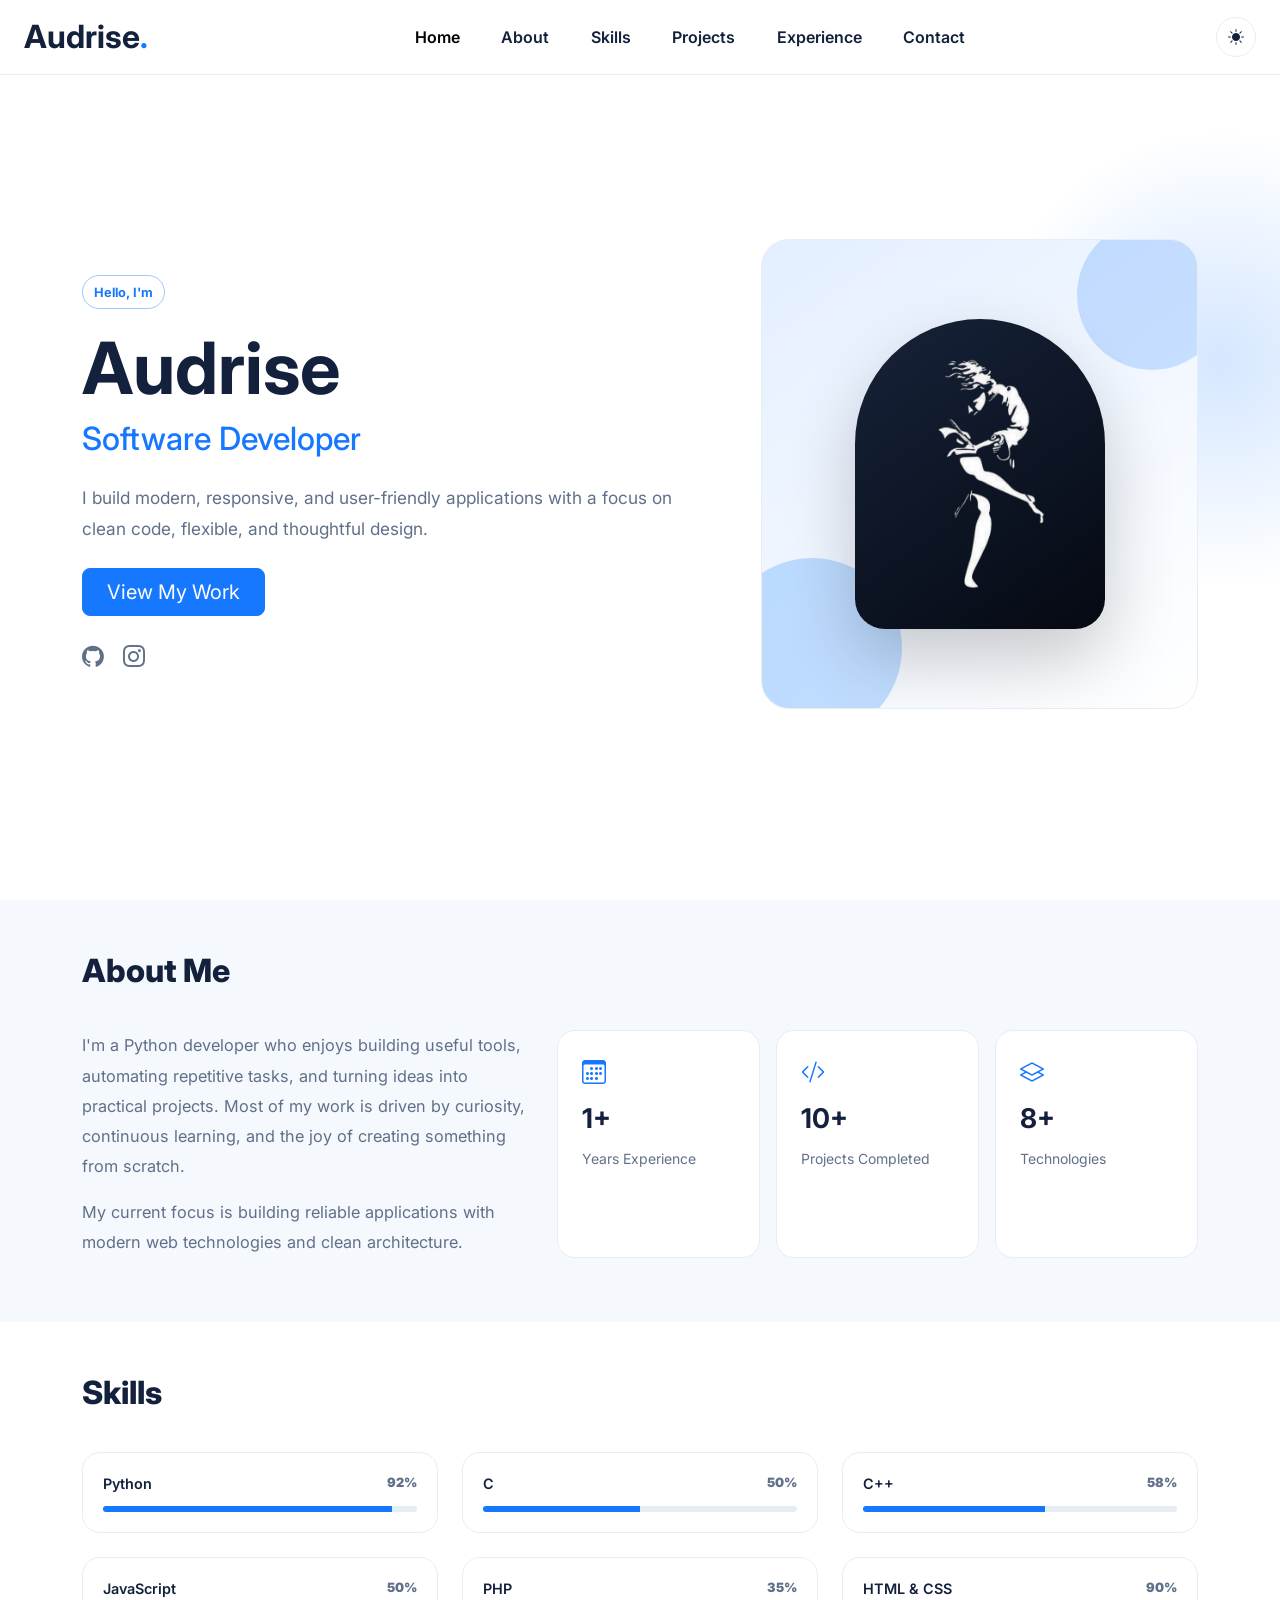
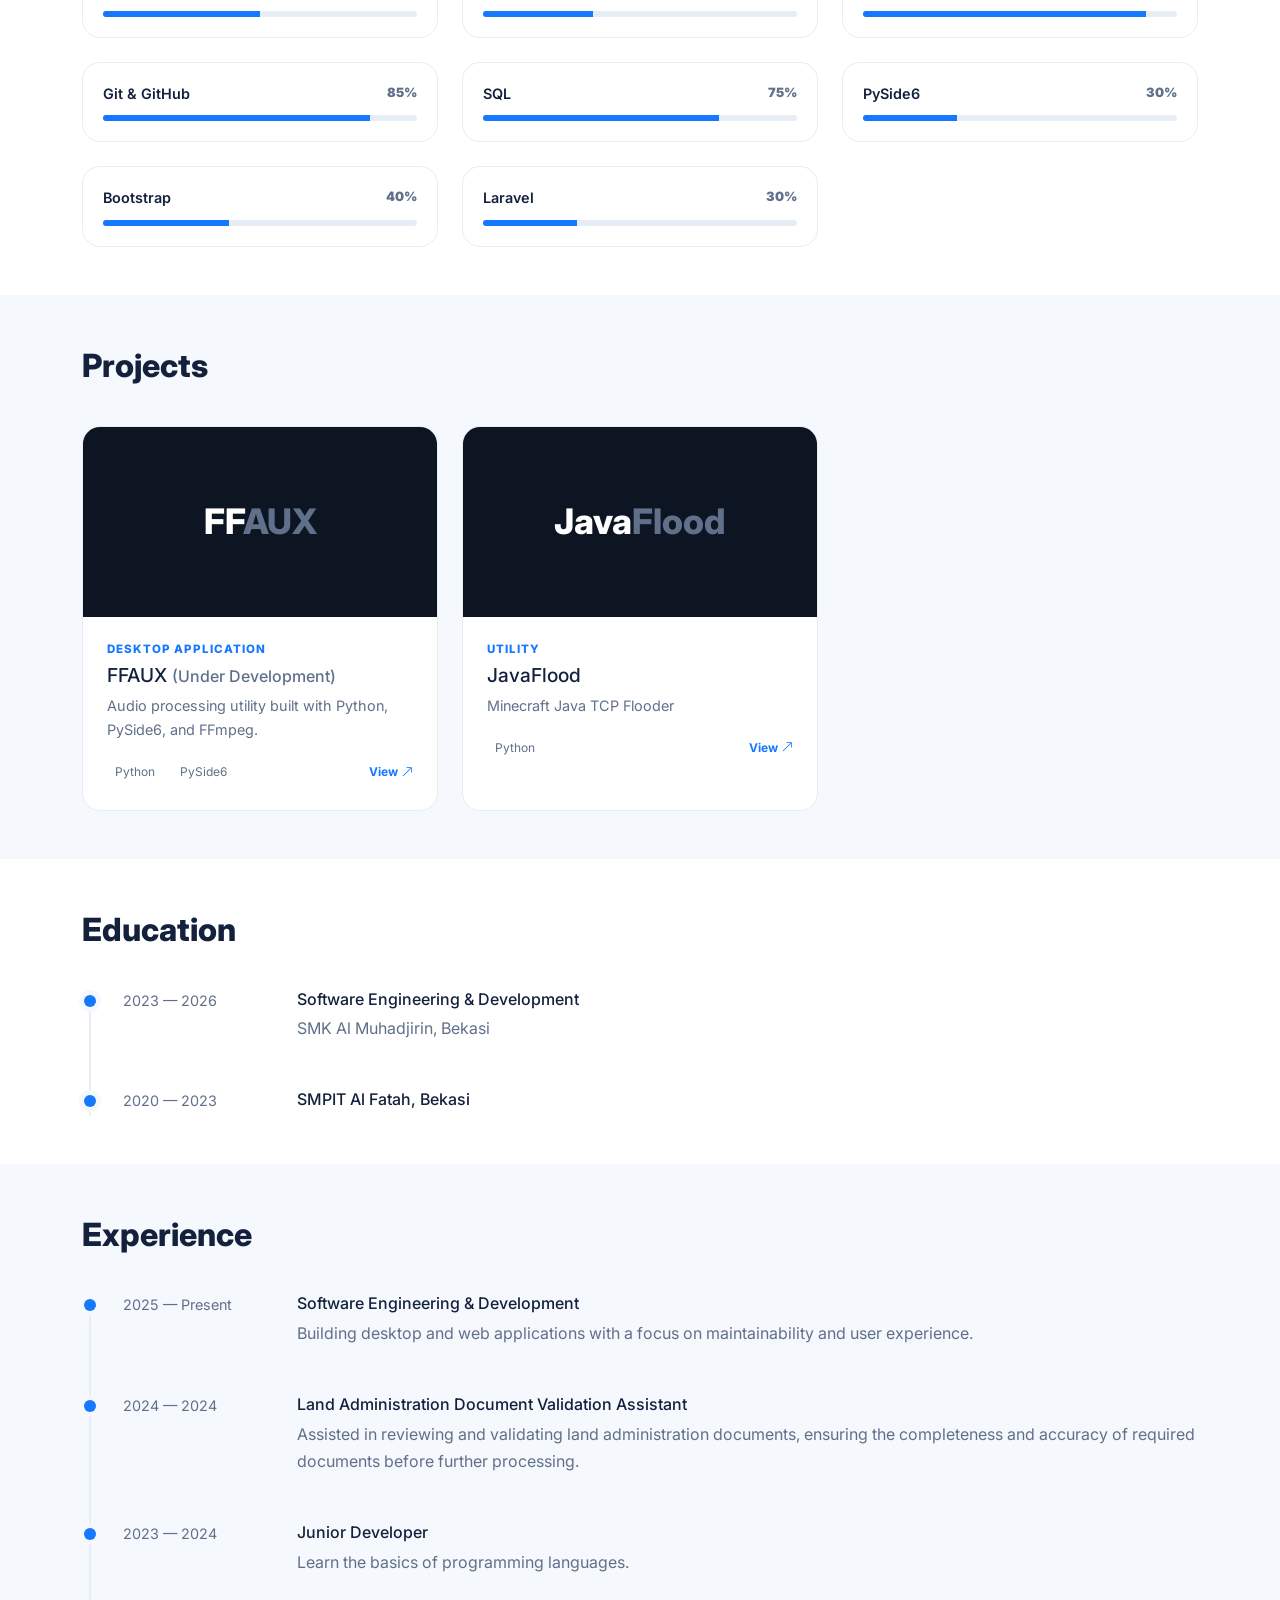
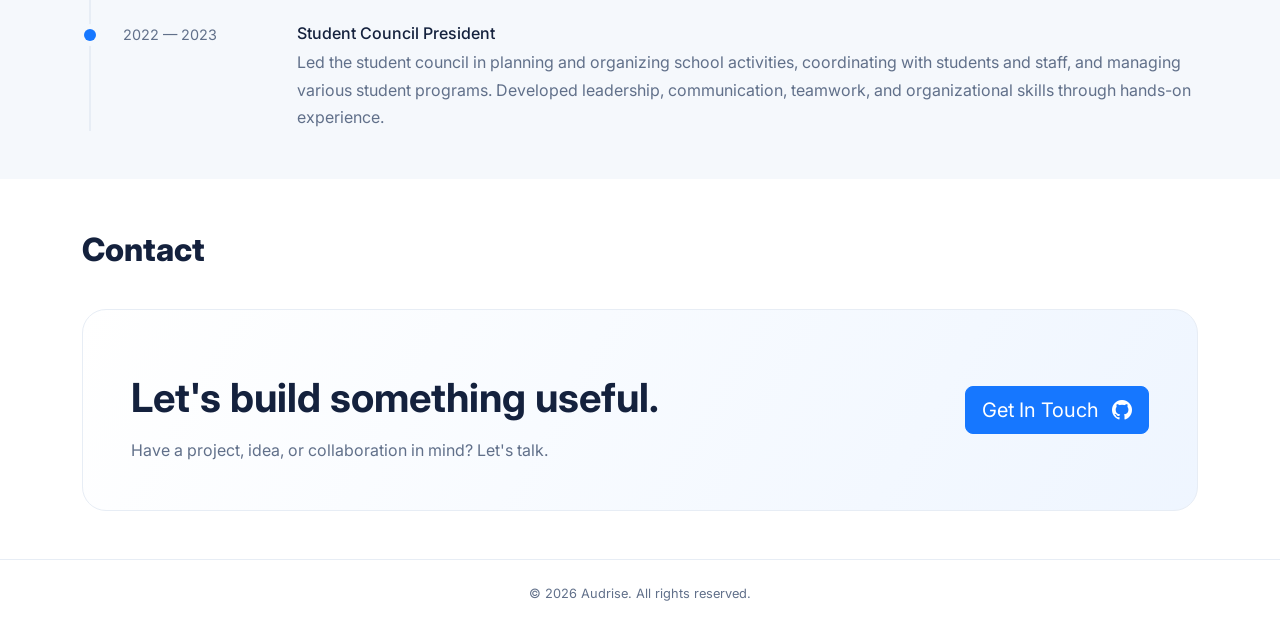
==== index.html @ 8886a0f5 "Initial Commit" ====
<!doctype html>
<html lang="en" data-bs-theme="light">
<head>
  <meta charset="utf-8">
  <meta name="viewport" content="width=device-width, initial-scale=1">
  <meta name="description" content="Modern personal portfolio">
  <title>Audrise Portofolio</title>
  
  <link rel="icon" type="image/png" href="assets/images/audra.png">
  <link rel="preconnect" href="https://fonts.googleapis.com">
  <link rel="preconnect" href="https://fonts.gstatic.com" crossorigin>
  <link href="https://fonts.googleapis.com/css2?family=Inter:wght@400;500;600;700;800&display=swap" rel="stylesheet">
  <link href="https://cdn.jsdelivr.net/npm/bootstrap@5.3.3/dist/css/bootstrap.min.css" rel="stylesheet">
  <link href="https://cdn.jsdelivr.net/npm/bootstrap-icons@1.11.3/font/bootstrap-icons.min.css" rel="stylesheet">
  <link rel="stylesheet" href="assets/css/style.css">
</head>

<body>
  <nav class="navbar navbar-expand-lg fixed-top glass-nav">
    <div class="container-fluid px-3 px-lg-4">
      <a class="navbar-brand fw-bold fs-2" href="#home">Audrise<span>.</span></a>

      <button class="navbar-toggler border-0 shadow-none" type="button" data-bs-toggle="collapse" data-bs-target="#nav">
        <i class="bi bi-list fs-2"></i>
      </button>

      <div class="collapse navbar-collapse" id="nav">
        <ul class="navbar-nav mx-auto gap-lg-3">
          <li><a class="nav-link active" href="#home">Home</a></li>
          <li><a class="nav-link" href="#about">About</a></li>
          <li><a class="nav-link" href="#skills">Skills</a></li>
          <li><a class="nav-link" href="#projects">Projects</a></li>
          <li><a class="nav-link" href="#experience">Experience</a></li>
          <li><a class="nav-link" href="#contact">Contact</a></li>
        </ul>

        <button id="themeToggle" class="theme-btn" aria-label="Toggle theme">
          <i class="bi bi-sun-fill"></i>
        </button>
      </div>
    </div>
  </nav>

  <main>
    <section id="home" class="hero-section">
      <div class="container">
        <div class="row align-items-center g-5">
          <div class="col-lg-7">
            <span class="eyebrow">Hello, I'm</span>
            <h1 class="display-2 fw-bold mt-3 mb-2">Audrise</h1>
            <h2 class="hero-role">Software Developer</h2>
            <p class="hero-copy mt-4">
              I build modern, responsive, and user-friendly applications
              with a focus on clean code, flexible, and thoughtful design.
            </p>

            <div class="d-flex flex-wrap gap-3 mt-4">
              <a href="#projects" class="btn btn-primary btn-lg px-4">
                View My Work
              </a>
              <!-- <a href="#" class="btn btn-outline-secondary btn-lg px-4">
                <i class="bi bi-download me-2"></i>Download CV -->
              </a>
            </div>

            <div class="socials mt-4">
              <a href="https://github.com/Audrise" target="_blank" aria-label="GitHub"><i class="bi bi-github"></i></a>
              <a href="https://Instagram.com/audris.jar" target="_blank" aria-label="Instagram"><i class="bi bi-instagram"></i></a>
            </div>
          </div>

          <div class="col-lg-5">
            <div class="hero-card">
              <div class="hero-orb orb-one"></div>
              <div class="hero-orb orb-two"></div>
              <div class="avatar-placeholder">
                <img src="assets/images/audra.png" alt="me">
              </div>
            </div>
          </div>
        </div>
      </div>
    </section>

    <section id="about" class="section-muted">
      <div class="container">
        <div class="section-heading">
          <h2>About Me</h2>
        </div>

        <div class="row g-4 align-items-stretch">
          <div class="col-lg-5">
            <div class="about-copy">
              <p>
                I'm a Python developer who enjoys building useful tools, automating repetitive tasks, and turning ideas into practical projects.
                Most of my work is driven by curiosity, continuous learning, and the joy of creating something from scratch.
              </p>
              <p>
                My current focus is building reliable applications with
                modern web technologies and clean architecture.
              </p>
            </div>
          </div>

          <div class="col-lg-7">
            <div class="row g-3 h-100">
              <div class="col-md-4">
                <div class="stat-card">
                  <i class="bi bi-calendar3"></i>
                  <strong>1+</strong>
                  <small>Years Experience</small>
                </div>
              </div>
              <div class="col-md-4">
                <div class="stat-card">
                  <i class="bi bi-code-slash"></i>
                  <strong>10+</strong>
                  <small>Projects Completed</small>
                </div>
              </div>
              <div class="col-md-4">
                <div class="stat-card">
                  <i class="bi bi-layers"></i>
                  <strong>8+</strong>
                  <small>Technologies</small>
                </div>
              </div>
            </div>
          </div>
        </div>
      </div>
    </section>

    <section id="skills" class="section">
      <div class="container">
        <div class="section-heading">
          <h2>Skills</h2>
        </div>

        <div class="row g-4">
          <div class="col-md-6 col-lg-4">
            <div class="skill-card">
              <div class="skill-title"><span>Python</span><b>92%</b></div>
              <div class="progress"><div class="progress-bar" style="width:92%"></div></div>
            </div>
          </div>
          <div class="col-md-6 col-lg-4">
            <div class="skill-card">
              <div class="skill-title"><span>C</span><b>50%</b></div>
              <div class="progress"><div class="progress-bar" style="width:50%"></div></div>
            </div>
          </div>
          <div class="col-md-6 col-lg-4">
            <div class="skill-card">
              <div class="skill-title"><span>C++</span><b>58%</b></div>
              <div class="progress"><div class="progress-bar" style="width:58%"></div></div>
            </div>
          </div>
          <div class="col-md-6 col-lg-4">
            <div class="skill-card">
              <div class="skill-title"><span>JavaScript</span><b>50%</b></div>
              <div class="progress"><div class="progress-bar" style="width:50%"></div></div>
            </div>
          </div>
          <div class="col-md-6 col-lg-4">
            <div class="skill-card">
              <div class="skill-title"><span>PHP</span><b>35%</b></div>
              <div class="progress"><div class="progress-bar" style="width:35%"></div></div>
            </div>
          </div>
          <div class="col-md-6 col-lg-4">
            <div class="skill-card">
              <div class="skill-title"><span>HTML & CSS</span><b>90%</b></div>
              <div class="progress"><div class="progress-bar" style="width:90%"></div></div>
            </div>
          </div>
          <div class="col-md-6 col-lg-4">
            <div class="skill-card">
              <div class="skill-title"><span>Git & GitHub</span><b>85%</b></div>
              <div class="progress"><div class="progress-bar" style="width:85%"></div></div>
            </div>
          </div>
          <div class="col-md-6 col-lg-4">
            <div class="skill-card">
              <div class="skill-title"><span>SQL</span><b>75%</b></div>
              <div class="progress"><div class="progress-bar" style="width:75%"></div></div>
            </div>
          </div>
          <div class="col-md-6 col-lg-4">
            <div class="skill-card">
              <div class="skill-title"><span>PySide6</span><b>30%</b></div>
              <div class="progress"><div class="progress-bar" style="width:30%"></div></div>
            </div>
          </div>
          <div class="col-md-6 col-lg-4">
            <div class="skill-card">
              <div class="skill-title"><span>Bootstrap</span><b>40%</b></div>
              <div class="progress"><div class="progress-bar" style="width:40%"></div></div>
            </div>
          </div>
          <div class="col-md-6 col-lg-4">
            <div class="skill-card">
              <div class="skill-title"><span>Laravel</span><b>30%</b></div>
              <div class="progress"><div class="progress-bar" style="width:30%"></div></div>
            </div>
          </div>
        </div>
      </div>
    </section>

    <section id="projects" class="section-muted">
      <div class="container">
        <div class="section-heading d-flex justify-content-between align-items-end">
          <div>
            <h2>Projects</h2>
          </div>
          <!-- <a href="#" class="btn btn-sm btn-outline-primary d-none d-md-inline-block">View All</a> -->
        </div>

        <div class="row g-4">
          <div class="col-md-6 col-lg-4">
            <article class="project-card">
              <div class="project-preview preview-dark">
                <div class="project-preview-content">
                  <span>FF<span>AUX</span></span>
                </div>
              </div>
              <div class="p-4">
                <div class="project-type">Desktop Application</div>
                <h3>FFAUX <span class="project-status">(Under Development)</span></h3>
                <p>Audio processing utility built with Python, PySide6, and FFmpeg.</p>
                <div class="project-footer">
                  <span>Python</span><span>PySide6</span>
                  <a href="404.html">View <i class="bi bi-arrow-up-right"></i></a>
                </div>
              </div>
            </article>
          </div>

          <div class="col-md-6 col-lg-4">
            <article class="project-card">
              <div class="project-preview preview-dark">
                <div class="project-preview-content">
                  <span>Java<span>Flood</span></span>
                </div>
              </div>
              <div class="p-4">
                <div class="project-type">Utility</div>
                <h3>JavaFlood</h3>
                <p>Minecraft Java TCP Flooder</p>
                <div class="project-footer">
                  <span>Python</span>
                  <a href="https://github.com/Audrise/javaflood" target="_blank" >View <i class="bi bi-arrow-up-right"></i></a>
                </div>
              </div>
            </article>
          </div>
        </div>
      </div>
    </section>

    <section id="education" class="section">
      <div class="container">
        <div class="section-heading">
          <h2>Education</h2>
        </div>

        <div class="timeline">
          <div class="timeline-item">
            <span class="timeline-dot"></span>
            <div class="timeline-date">2023 — 2026</div>
            <div>
              <h3>Software Engineering & Development</h3>
              <p>SMK Al Muhadjirin, Bekasi</p>
            </div>
          </div>

          <div class="timeline-item">
            <span class="timeline-dot"></span>
            <div class="timeline-date">2020 — 2023</div>
            <div>
              <h3>SMPIT Al Fatah, Bekasi</h3>
            </div>
          </div>
        </div>
      </div>
    </section>


    <section id="experience" class="section-muted">
      <div class="container">
        <div class="section-heading">
          <h2>Experience</h2>
        </div>

        <div class="timeline">
          <div class="timeline-item">
            <span class="timeline-dot"></span>
            <div class="timeline-date">2025 — Present</div>
            <div><h3>Software Engineering & Development</h3><p>Building desktop and web applications with a focus on maintainability and user experience.</p></div>
          </div>

          <div class="timeline-item">
            <span class="timeline-dot"></span>
            <div class="timeline-date">2024 — 2024</div>
            <div><h3>Land Administration Document Validation Assistant</h3><p>Assisted in reviewing and validating land administration documents, ensuring the completeness and accuracy of required documents before further processing.</p></div>
          </div>

          <div class="timeline-item">
            <span class="timeline-dot"></span>
            <div class="timeline-date">2023 — 2024</div>
            <div><h3>Junior Developer</h3><p>Learn the basics of programming languages.</p></div>
          </div>

          <div class="timeline-item">
            <span class="timeline-dot"></span>
            <div class="timeline-date">2022 — 2023</div>
            <div><h3>Student Council President</h3><p>Led the student council in planning and organizing school activities, coordinating with students and staff, and managing various student programs. Developed leadership, communication, teamwork, and organizational skills through hands-on experience.</p></div>
          </div>

        </div>
      </div>
    </section>

    <section id="contact" class="section">
      <div class="container">
        <div class="section-heading">
          <h2>Contact</h2>
        </div>

          <div class="contact-card">
            <div>
              <h2 class="display-6 fw-bold mt-3">Let's build something useful.</h2>
              <p class="mb-0">Have a project, idea, or collaboration in mind? Let's talk.</p>
            </div>
            <a class="btn btn-primary btn-lg" href="https://github.com/Audrise" target="_blank">
              Get In Touch <i class="bi bi-github ms-2"></i>
            </a>
        </div>
      </div>
    </section>
  </main>

  <footer class="py-4">
    <div class="container d-flex flex-column flex-md-row justify-content-center gap-2">
      <span>© 2026 Audrise. All rights reserved.</span>
    </div>
  </footer>

  <button id="topBtn" class="top-btn" aria-label="Back to top"><i class="bi bi-arrow-up"></i></button>

  <script src="https://cdn.jsdelivr.net/npm/bootstrap@5.3.3/dist/js/bootstrap.bundle.min.js"></script>
  <script src="assets/js/script.js"></script>
</body>
</html>
---- assets/css/style.css ----
/* =========================================================
   Theme
   =========================================================
*/

:root {
  --accent: #1677ff;
  --accent-hover: #0967e8;
  --text: #14213d;
  --muted: #61708a;
  --background: #ffffff;
  --surface: #ffffff;
  --surface-soft: #f5f8fc;
  --border: #e7edf5;
}

[data-bs-theme="dark"] {
  --text: #eef4ff;
  --muted: #9aa9c0;
  --background: #0a101c;
  --surface: #101827;
  --surface-soft: #0d1523;
  --border: #202d40;
}


/* =========================================================
   Base
   =========================================================
*/

* {
  box-sizing: border-box;
}

html {
  scroll-behavior: smooth;
}

body {
  margin: 0;
  font-family: Inter, system-ui, sans-serif;
  color: var(--text);
  background: var(--background);
  transition: background-color 0.25s, color 0.25s;
}

a {
  text-decoration: none;
}


/* =========================================================
   Navbar
   =========================================================
*/

.glass-nav {
  background: color-mix(
    in srgb,
    var(--background) 84%,
    transparent
  );
  backdrop-filter: blur(16px);
  border-bottom: 1px solid var(--border);
}

.navbar-brand {
  color: var(--text) !important;
  right: 1rem;
}

.navbar-brand span,
.hero-role {
  color: var(--accent);
}

.nav-link {
  color: var(--text);
  font-weight: 600;
  padding: 0.7rem 0.8rem !important;
}

.nav-link:hover,
.nav-link.active {
  color: var(--accent);
}

.theme-btn {
  width: 40px;
  height: 40px;
  /* right: 10rem; */
  border: 1px solid var(--border);
  border-radius: 50%;
  background: var(--surface);
  color: var(--text);
}


/* =========================================================
   Hero
   =========================================================
*/

.hero-section {
  position: relative;
  display: flex;
  align-items: center;
  min-height: 100vh;
  padding: 8rem 0 5rem;
  overflow: hidden;
}

.hero-section::before {
  position: absolute;
  top: 120px;
  right: -180px;
  width: 480px;
  height: 480px;
  background: radial-gradient(
    circle,
    color-mix(in srgb, var(--accent) 18%, transparent),
    transparent 68%
  );
  content: "";
}

.eyebrow {
  display: inline-block;
  padding: 0.4rem 0.7rem;
  border: 1px solid color-mix(in srgb, var(--accent) 40%, transparent);
  border-radius: 999px;
  color: var(--accent);
  font-size: 0.8rem;
  font-weight: 700;
}

.hero-copy {
  max-width: 620px;
  margin-top: 1rem;
  color: var(--muted);
  font-size: 1.08rem;
  line-height: 1.8;
}


/* =========================================================
   Buttons
   =========================================================
*/

.btn-primary {
  background: var(--accent);
  border-color: var(--accent);
}

.btn-primary:hover {
  background: var(--accent-hover);
  border-color: var(--accent-hover);
}


/* =========================================================
   Socials
   =========================================================
*/

.socials {
  display: flex;
  gap: 1.2rem;
  margin-top: 1.5rem;
}

.socials a {
  color: var(--muted);
  font-size: 1.35rem;
}

.socials a:hover {
  color: var(--accent);
}


/* =========================================================
   Hero Card
   =========================================================
*/

.hero-card {
  position: relative;
  display: grid;
  height: 470px;
  place-items: center;
  overflow: hidden;
  border: 1px solid var(--border);
  border-radius: 28px;
  background: linear-gradient(
    145deg,
    color-mix(in srgb, var(--accent) 12%, var(--surface)),
    var(--surface)
  );
}

.avatar-placeholder {
  position: relative;
  z-index: 2;
  display: grid;
  width: 250px;
  height: 310px;
  place-items: center;
  border-radius: 125px 125px 30px 30px;
  background: linear-gradient(145deg, #17233a, #050912);
  color: #8bbcff;
  font-size: 8rem;
  box-shadow: 0 30px 70px #0003;
}

.avatar-placeholder img {
  width: 100%;
  height: 100%;
  object-fit: cover;
  display: block;
}

.hero-orb {
  position: absolute;
  border-radius: 50%;
}

.orb-one {
  bottom: -30px;
  left: -40px;
  width: 180px;
  height: 180px;
  background: #6db0ff66;
}

.orb-two {
  top: -20px;
  right: -30px;
  width: 150px;
  height: 150px;
  background: #1677ff33;
}


/* =========================================================
   Sections
   =========================================================
*/

.section {
  padding: 6rem 0;
}

.section-muted {
  background: var(--surface-soft);
}

.section-heading {
  margin-bottom: 2.5rem;
}

.section-heading > span {
  color: var(--accent);
  font-size: 0.8rem;
  font-weight: 800;
}

.section-heading h2 {
  margin: 0.25rem 0 0;
  font-size: 2rem;
  font-weight: 800;
}


/* =========================================================
   About
   =========================================================
*/

.about-copy {
  color: var(--muted);
  font-size: 1.02rem;
  line-height: 1.85;
}

.stat-card {
  display: flex;
  flex-direction: column;
  height: 100%;
  gap: 0.5rem;
  padding: 1.5rem;
  border: 1px solid var(--border);
  border-radius: 18px;
  background: var(--surface);
}

.stat-card i {
  color: var(--accent);
  font-size: 1.5rem;
}

.stat-card strong {
  font-size: 1.7rem;
}

.stat-card small {
  color: var(--muted);
}

#about {
  padding-top: 3rem;
  padding-bottom: 3rem;
}

/* =========================================================
   Skills
   =========================================================
*/

.skill-card {
  padding: 1.25rem;
  border: 1px solid var(--border);
  border-radius: 18px;
  background: var(--surface);
}

.skill-title {
  display: flex;
  justify-content: space-between;
  margin-bottom: 0.7rem;
  font-size: 0.9rem;
  font-weight: 600;
}

.skill-title b {
  color: var(--muted);
  font-size: 0.8rem;
}

.progress {
  height: 6px;
  background: var(--border);
}

.progress-bar {
  background: var(--accent);
}

#skills {
  padding-top: 3rem;
  padding-bottom: 3rem;
}

/* =========================================================
   Projects
   =========================================================
*/

.project-card {
  height: 100%;
  overflow: hidden;
  border: 1px solid var(--border);
  border-radius: 18px;
  background: var(--surface);
  transition: transform 0.25s, box-shadow 0.25s;
}

.project-card:hover {
  transform: translateY(-5px);
  box-shadow: 0 18px 45px #0d1b3a12;
}

.project-preview {
  display: grid;
  height: 190px;
  place-items: center;
  font-size: 3rem;
}

.project-preview-content {
  display: flex;
  align-items: center;
  justify-content: center;
  gap: 0.75rem;
}

.project-preview-content img {
  width: 40px;
  height: 40px;
  object-fit: contain;
}

.preview-dark {
  background: #0d1523;
  color: #fff;
  font-size: 2.2rem;
  font-weight: 800;
}

.preview-dark span span {
  color: var(--muted);
}

.preview-light {
  background: #edf4ff;
  color: var(--accent);
}

.preview-blue {
  background: linear-gradient(135deg, #1677ff, #74b4ff);
  color: #fff;
}

.project-type {
  color: var(--accent);
  font-size: 0.72rem;
  font-weight: 800;
  letter-spacing: 0.08em;
  text-transform: uppercase;
}

.project-status {
  color: var(--muted);
  font-size: 1rem;
  font-weight: 500;
}

.project-card h3 {
  margin: 0.4rem 0;
  font-size: 1.2rem;
}

.project-card p {
  color: var(--muted);
  font-size: 0.9rem;
  line-height: 1.7;
}

.project-footer {
  display: flex;
  flex-wrap: wrap;
  align-items: center;
  gap: 0.55rem;
  color: var(--muted);
  font-size: 0.75rem;
  transition: all 0.2s;
}

.project-footer span {
  padding: 0.3rem 0.5rem;
  border-radius: 6px;
  background: var(--surface);
}

.project-footer a:active {
  transition: all 0.2s;
  color: var(--muted);
  text-decoration: underline;
}

.project-footer a {
  margin-left: auto;
  color: var(--accent);
  font-weight: 700;
}

#projects {
  padding-top: 3rem;
  padding-bottom: 3rem;
}

/* =========================================================
   Experience
   =========================================================
*/

#education.h4 {
  margin: 0 0 0.4rem;
  font-size: 0.5rem;
}

#education {
  padding-top: 3rem;
  padding-bottom: 3rem;
}


/* =========================================================
   Experience
   =========================================================
*/

.timeline {
  margin-left: 7px;
  border-left: 2px solid var(--border);
}

.timeline-item {
  position: relative;
  display: grid;
  grid-template-columns: 150px 1fr;
  gap: 1.5rem;
  padding: 0 0 3rem 2rem;
}

.timeline-item:last-child {
  padding-bottom: 0;
}

.timeline-dot {
  position: absolute;
  top: 5px;
  left: -7px;
  width: 12px;
  height: 12px;
  border-radius: 50%;
  background: var(--accent);
  box-shadow: 0 0 0 5px var(--surface-soft);
}

.timeline-date {
  color: var(--muted);
  font-size: 0.9rem;
}

.timeline-item h3 {
  margin: 0 0 0.4rem;
  font-size: 1rem;
}

.timeline-item h4 {
  margin: 0 0 0.4rem;
  font-size: 0.9rem;
}

.timeline-item p {
  margin: 0;
  color: var(--muted);
  line-height: 1.7;
}

#experience {
  padding-top: 3rem;
  padding-bottom: 3rem;
}

/* =========================================================
   Contact
   =========================================================
*/

.contact-card {
  display: flex;
  align-items: center;
  justify-content: space-between;
  gap: 2rem;
  padding: 3rem;
  border: 1px solid var(--border);
  border-radius: 24px;
  background: linear-gradient(
    120deg,
    var(--surface),
    color-mix(in srgb, var(--accent) 7%, var(--surface))
  );
}

.contact-card p {
  margin-top: 1rem;
  color: var(--muted);
}

#contact {
  padding-top: 3rem;
  padding-bottom: 3rem;
}

/* =========================================================
   Footer
   =========================================================
*/

footer {
  border-top: 1px solid var(--border);
  color: var(--muted);
  font-size: 0.8rem;
}


/* =========================================================
   Back to Top
   =========================================================
*/

.top-btn {
  position: fixed;
  right: 24px;
  bottom: 24px;
  z-index: 20;
  display: flex;
  align-items: center;
  justify-content: center;
  width: 44px;
  height: 44px;
  border: transparent;
  border-radius: 12px;
  background: var(--accent);
  color: #fff;
}

.top-btn:active {
  color: var(--accent-hover);
  background-color: transparent;
  border: solid 2px var(--accent-hover);
}


/* =========================================================
   404
   =========================================================
*/

.error-page {
  min-height: 100vh;
  display: flex;
  align-items: center;
  justify-content: center;
  padding: 8rem 1rem 6rem;
}

.error-content {
  max-width: 600px;
  margin: 0 auto;
}

.error-code {
  display: block;
  color: var(--accent);
  font-size: clamp(7rem, 20vw, 12rem);
  font-weight: 800;
  line-height: 0.9;
  letter-spacing: -0.06em;
}

.error-page h1 {
  margin-top: 1.5rem;
  color: var(--text);
  font-size: clamp(2rem, 5vw, 3rem);
  font-weight: 700;
}

.error-page p {
  max-width: 480px;
  margin: 1rem auto 2rem;
  color: var(--muted);
  line-height: 1.7;
}

.error-btn {
  display: inline-flex;
  align-items: center;
  gap: 0.5rem;
  padding: 0.75rem 1.25rem;
}

/* =========================================================
   Responsive
   =========================================================
*/

@media (max-width: 991px) {
  .hero-section {
    padding-top: 7rem;
  }

  .hero-card {
    height: 380px;
  }

  .navbar-collapse {
    padding: 1rem 0;
  }
}

@media (max-width: 767px) {
  .hero-section {
    text-align: center;
  }

  .hero-copy {
    margin-right: auto;
    margin-left: auto;
  }

  .hero-card {
    height: 330px;
  }

  .avatar-placeholder {
    width: 180px;
    height: 230px;
    font-size: 6rem;
  }

  .section {
    padding: 4.5rem 0;
  }

  .timeline-item {
    grid-template-columns: 1fr;
    gap: 0.35rem;
  }

  .contact-card {
    flex-direction: column;
    align-items: flex-start;
    padding: 2rem;
  }
}
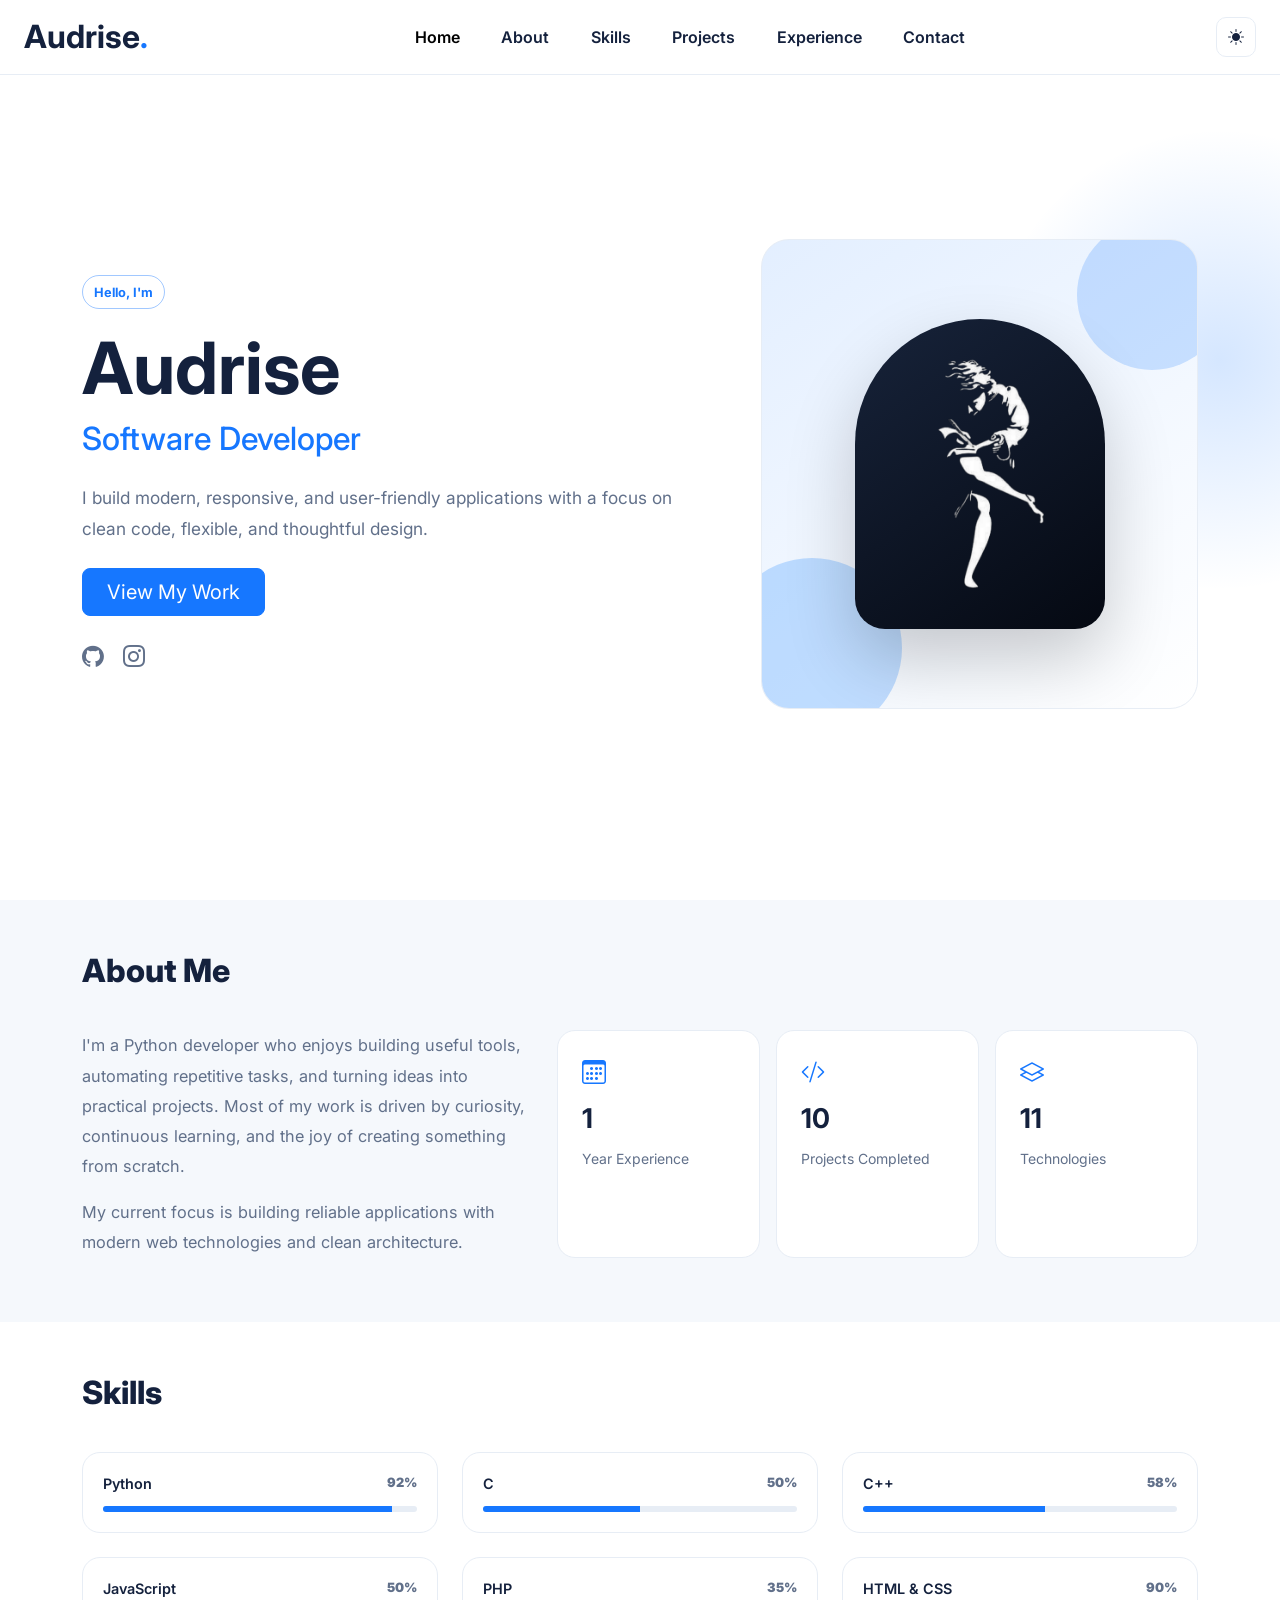
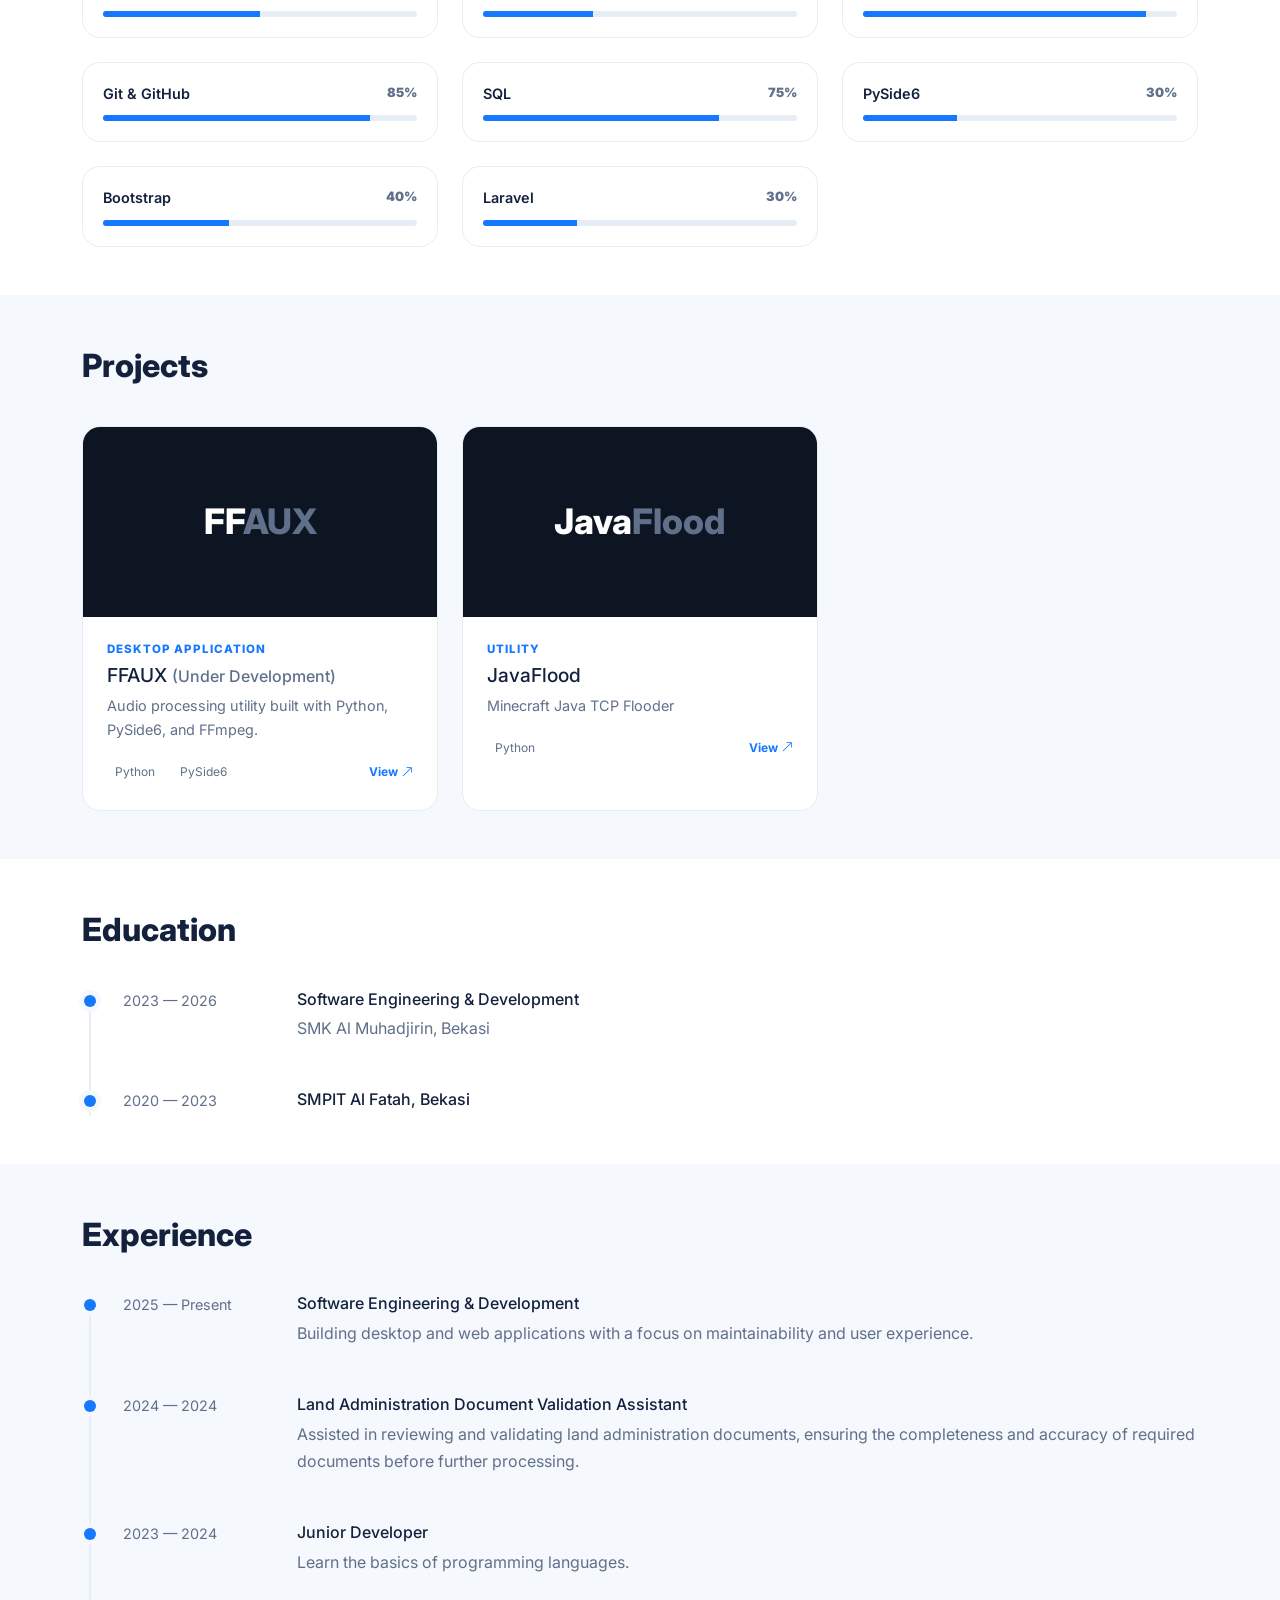
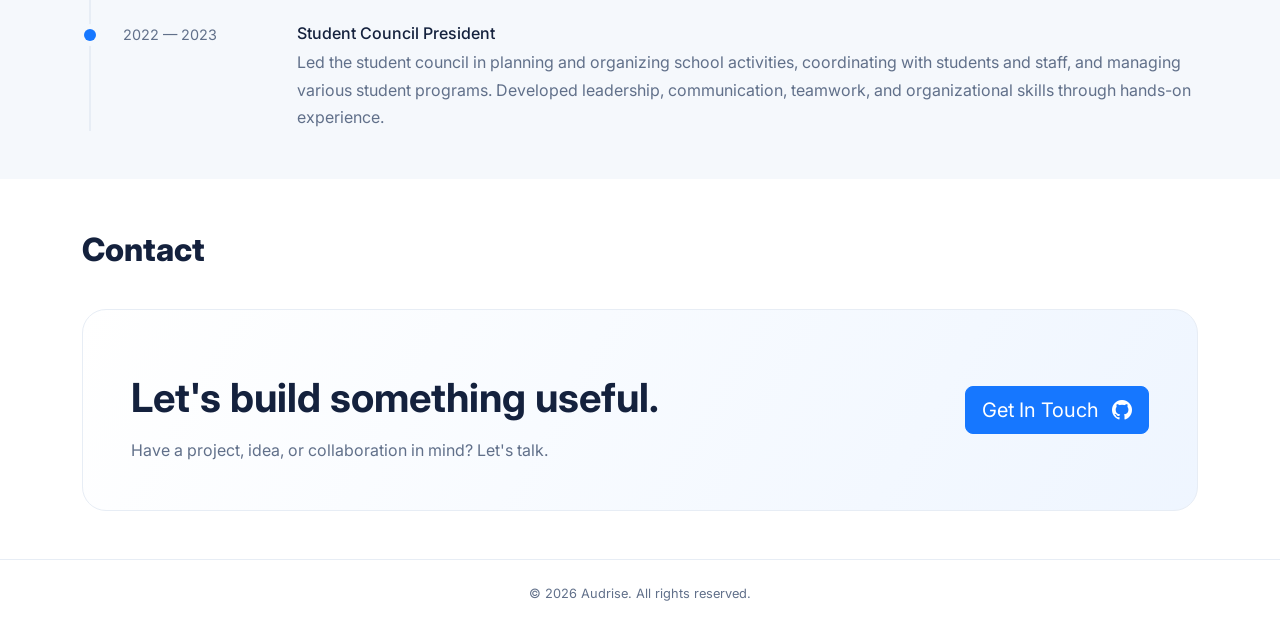
==== commit d3fb0949: "Update" ====
--- a/index.html
+++ b/index.html
@@ -36,6 +36,7 @@
 
         <button id="themeToggle" class="theme-btn" aria-label="Toggle theme">
           <i class="bi bi-sun-fill"></i>
+          Switch theme
         </button>
       </div>
     </div>
@@ -107,21 +108,21 @@
               <div class="col-md-4">
                 <div class="stat-card">
                   <i class="bi bi-calendar3"></i>
-                  <strong>1+</strong>
-                  <small>Years Experience</small>
+                  <strong>1</strong>
+                  <small>Year Experience</small>
                 </div>
               </div>
               <div class="col-md-4">
                 <div class="stat-card">
                   <i class="bi bi-code-slash"></i>
-                  <strong>10+</strong>
+                  <strong>10</strong>
                   <small>Projects Completed</small>
                 </div>
               </div>
               <div class="col-md-4">
                 <div class="stat-card">
                   <i class="bi bi-layers"></i>
-                  <strong>8+</strong>
+                  <strong>11</strong>
                   <small>Technologies</small>
                 </div>
               </div>
--- a/assets/css/style.css
+++ b/assets/css/style.css
@@ -87,11 +87,13 @@
 }
 
 .theme-btn {
+  display: flex;
+  align-items: center;
+  justify-content: center;
   width: 40px;
   height: 40px;
-  /* right: 10rem; */
   border: 1px solid var(--border);
-  border-radius: 50%;
+  border-radius: 10px;
   background: var(--surface);
   color: var(--text);
 }
@@ -670,6 +672,16 @@
 */
 
 @media (max-width: 991px) {
+  .navbar-collapse {
+    padding: 1rem 0;
+  }
+
+  .theme-btn {
+    position: static;
+    transform: none;
+    margin-left: auto;
+  }
+
   .hero-section {
     padding-top: 7rem;
   }
